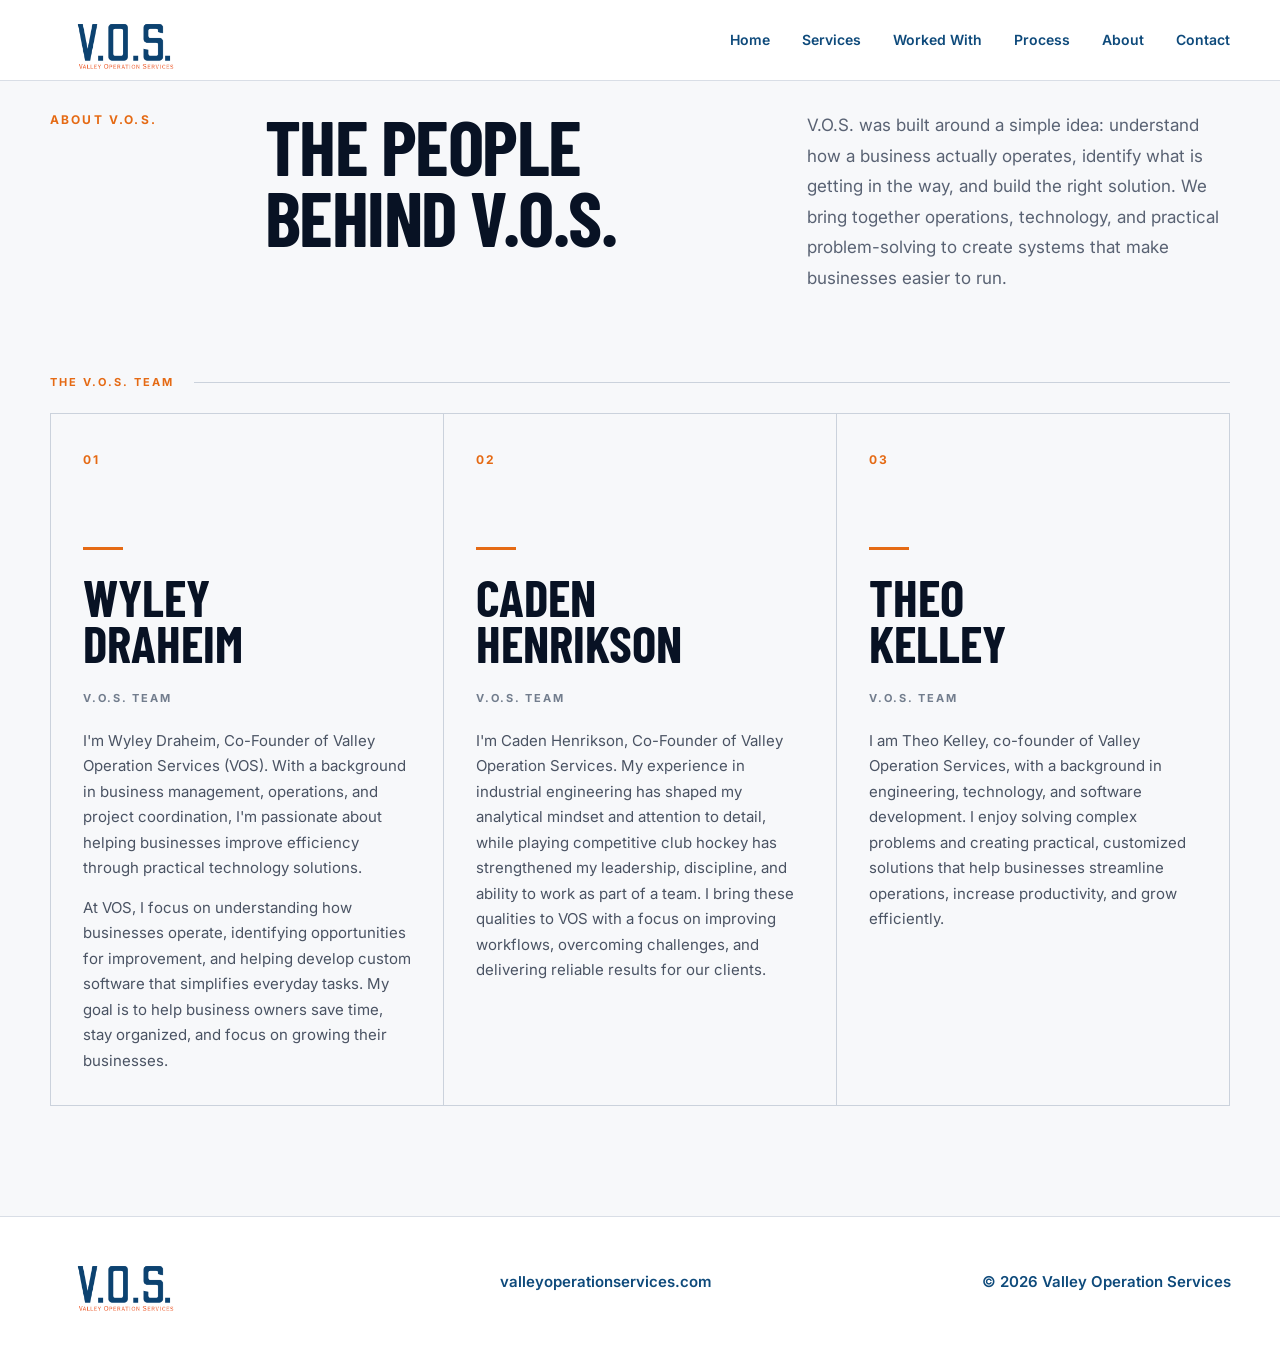
==== about/index.html @ 07da0e87 "Add team bios to About page Co-Authored-By: Claude Opus 5.5 <noreply@anthropic.com>" ====
<!DOCTYPE html>
<html lang="en">
<head>
  <meta charset="UTF-8" />
  <meta name="viewport" content="width=device-width, initial-scale=1.0" />
  <meta
    name="description"
    content="Meet the V.O.S. team and the approach behind Valley Operation Services."
  />

  <title>About | V.O.S.</title>

  <link rel="preconnect" href="https://fonts.googleapis.com">
  <link rel="preconnect" href="https://fonts.gstatic.com" crossorigin>

  <link
    href="https://fonts.googleapis.com/css2?family=Barlow+Condensed:wght@600;700&family=Inter:wght@400;500;600;700&display=swap"
    rel="stylesheet"
  >

  <link rel="stylesheet" href="/styles.css?v=10" />

  <!-- Google tag (gtag.js) - Google Ads -->
  <script async src="https://www.googletagmanager.com/gtag/js?id=AW-18516647561"></script>
  <script>
    window.dataLayer = window.dataLayer || [];
    function gtag(){dataLayer.push(arguments);}
    gtag('js', new Date());
    gtag('config', 'AW-18516647561');
  </script>
</head>

<body>

<header class="site-header">
    <div class="container nav-wrap">

      <a class="brand" href="/" aria-label="V.O.S. home">
        <img
          src="/vos-logo.png"
          alt="Valley Operation Services"
          class="brand-logo"
        >
      </a>

      <button
        class="menu-toggle"
        aria-label="Open navigation"
        aria-expanded="false"
      >
        <span></span>
        <span></span>
        <span></span>
      </button>

      <nav class="site-nav">
        <a href="/">Home</a>
        <a href="/services/">Services</a>
        <a href="/worked-with/">Worked With</a>
        <a href="/process/">Process</a>
        <a href="/about/">About</a>
        <a href="/contact/" class="nav-cta">Contact</a>
      </nav>

    </div>
  </header>

  <main id="top">

<!-- ABOUT -->
    <section id="about" class="about section">

      <div class="container">

        <div class="about-intro">

          <p class="section-kicker">
            ABOUT V.O.S.
          </p>

          <h2>
            The people<br>
            behind V.O.S.
          </h2>

          <p class="about-copy">
            V.O.S. was built around a simple idea: understand how a business actually
            operates, identify what is getting in the way, and build the right solution.
            We bring together operations, technology, and practical problem-solving
            to create systems that make businesses easier to run.
          </p>

        </div>


        <div class="team-label">
          <span>
            THE V.O.S. TEAM
          </span>

          <div></div>
        </div>


        <div class="team-grid">

          <div class="team-card">

            <span class="team-number">
              01
            </span>

            <div class="team-line"></div>

            <h3>
              Wyley<br>
              Draheim
            </h3>

            <p>
              V.O.S. TEAM
            </p>

            <div class="team-bio">
              <p>I'm Wyley Draheim, Co-Founder of Valley Operation Services (VOS). With a background in business management, operations, and project coordination, I'm passionate about helping businesses improve efficiency through practical technology solutions.</p>
              <p>At VOS, I focus on understanding how businesses operate, identifying opportunities for improvement, and helping develop custom software that simplifies everyday tasks. My goal is to help business owners save time, stay organized, and focus on growing their businesses.</p>
            </div>

          </div>


          <div class="team-card">

            <span class="team-number">
              02
            </span>

            <div class="team-line"></div>

            <h3>
              Caden<br>
              Henrikson
            </h3>

            <p>
              V.O.S. TEAM
            </p>

            <div class="team-bio">
              <p>I'm Caden Henrikson, Co-Founder of Valley Operation Services. My experience in industrial engineering has shaped my analytical mindset and attention to detail, while playing competitive club hockey has strengthened my leadership, discipline, and ability to work as part of a team. I bring these qualities to VOS with a focus on improving workflows, overcoming challenges, and delivering reliable results for our clients.</p>
            </div>

          </div>


          <div class="team-card">

            <span class="team-number">
              03
            </span>

            <div class="team-line"></div>

            <h3>
              Theo<br>
              Kelley
            </h3>

            <p>
              V.O.S. TEAM
            </p>

            <div class="team-bio">
              <p>I am Theo Kelley, co-founder of Valley Operation Services, with a background in engineering, technology, and software development. I enjoy solving complex problems and creating practical, customized solutions that help businesses streamline operations, increase productivity, and grow efficiently.</p>
            </div>

          </div>

        </div>

      </div>
    </section>


  </main>


<!-- FOOTER -->
  <footer>

    <div class="container footer-grid">

      <div class="brand footer-brand">
        <img
          src="/vos-logo.png"
          alt="Valley Operation Services"
          class="footer-logo"
        >
      </div>

      <p>
        <a
          href="https://valleyoperationservices.com"
          class="footer-domain"
        >
          valleyoperationservices.com
        </a>
      </p>

      <p>
        © <span id="year"></span> Valley Operation Services
      </p>

    </div>

  </footer>

  <script src="/script.js?v=7"></script>

</body>
</html>
---- styles.css ----
:root {
  --navy: #081224;
  --surface: #0f1b2d;
  --surface-2: #162338;
  --steel: #2b3a52;
  --orange: #e56a14;
  --orange-hover: #f07a24;
  --dark-orange: #c9550c;
  --white: #f7f8fa;
  --muted: #a9b3c2;
  --text-dark: #111827;
  --max: 1180px;
}

* {
  box-sizing: border-box;
  margin: 0;
  padding: 0;
}

html { scroll-behavior: smooth; }

body {
  font-family: "Inter", Arial, sans-serif;
  background: var(--navy);
  color: var(--white);
  line-height: 1.6;
}

a { color: inherit; text-decoration: none; }

.container {
  width: min(var(--max), calc(100% - 48px));
  margin: 0 auto;
}

.site-header {
  position: fixed;
  inset: 0 0 auto 0;
  z-index: 50;
  background: rgba(8,18,36,.88);
  backdrop-filter: blur(14px);
  border-bottom: 1px solid rgba(255,255,255,.08);
}

.nav-wrap {
    height: 80px;
    display: flex;
    align-items: center;
    justify-content: space-between;
}

.brand {
  display: inline-flex;
  align-items: center;
  gap: 14px;
}

.brand-logo {
  width: 190px;
  height: auto;
  display: block;
}
.brand-mark {
  font-family: "Barlow Condensed", sans-serif;
  font-size: 30px;
  font-weight: 700;
  letter-spacing: .03em;
  color: var(--white);
  line-height: 1;
}

.brand-mark::after {
  content: "";
  display: block;
  width: 26px;
  height: 3px;
  margin-top: 5px;
  background: var(--orange);
}

.brand-name {
  color: var(--muted);
  font-size: 11px;
  font-weight: 700;
  letter-spacing: .16em;
}

.site-nav {
  display: flex;
  align-items: center;
  gap: 32px;
  margin-left: auto;
}

.site-nav a {
  font-size: 14px;
  font-weight: 600;
  color: #dfe5ee;
}

.site-nav a:hover { color: #fff; }

.nav-cta {
  border: 1px solid var(--orange);
  padding: 11px 16px;
}

.menu-toggle {
  display: none;
  background: none;
  border: 0;
  cursor: pointer;
}

.menu-toggle span {
  display: block;
  width: 24px;
  height: 2px;
  background: #0e4a7b;
  margin: 5px 0;
}

.hero {
  min-height: 760px;
  position: relative;
  display: flex;
  align-items: center;
  overflow: hidden;
  border-bottom: 1px solid var(--steel);
  padding-top: 80px;
  background:
    radial-gradient(circle at 82% 34%, rgba(229,106,20,.16), transparent 28%),
    linear-gradient(115deg, #081224 0%, #0b1729 58%, #101e31 100%);
}

.hero-grid {
  position: absolute;
  inset: 0;
  opacity: .14;
  background-image:
    linear-gradient(rgba(255,255,255,.08) 1px, transparent 1px),
    linear-gradient(90deg, rgba(255,255,255,.08) 1px, transparent 1px);
  background-size: 60px 60px;
  mask-image: linear-gradient(to right, black 0%, black 70%, transparent 100%);
}

.hero::after {
  content: "";
  position: absolute;
  width: 360px;
  height: 760px;
  right: 7%;
  top: 20px;
  border-left: 1px solid rgba(229,106,20,.45);
  border-right: 1px solid rgba(229,106,20,.18);
  transform: skewX(-19deg);
  opacity: .55;
}

.hero-content {
  position: relative;
  z-index: 2;
  padding-top: 50px;
}

.eyebrow, .section-kicker {
  color: var(--orange);
  font-weight: 700;
  font-size: 12px;
  letter-spacing: .18em;
}

.eyebrow {
  display: flex;
  align-items: center;
  gap: 11px;
  margin-bottom: 24px;
}

.eyebrow span {
  width: 34px;
  height: 2px;
  background: var(--orange);
}

.hero h1,
h2,
h3 {
  font-family: "Barlow Condensed", Arial, sans-serif;
  line-height: .98;
}

.hero h1 {
  max-width: 900px;
  font-size: clamp(64px, 8vw, 112px);
  letter-spacing: -.025em;
  text-transform: uppercase;
}

.hero h1 em {
  color: var(--orange);
  font-style: normal;
}

.hero-copy {
  max-width: 670px;
  margin-top: 28px;
  color: #c9d2de;
  font-size: 19px;
}

.hero-actions {
  display: flex;
  gap: 14px;
  margin-top: 36px;
  flex-wrap: wrap;
}

.btn {
  display: inline-flex;
  align-items: center;
  justify-content: center;
  gap: 18px;
  min-height: 52px;
  padding: 0 22px;
  font-size: 14px;
  font-weight: 700;
  transition: .2s ease;
}

.btn-primary {
  background: var(--orange);
  border: 1px solid var(--orange);
  color: #fff;
}

.btn-primary:hover {
  background: var(--orange-hover);
  border-color: var(--orange-hover);
  transform: translateY(-2px);
}

.btn-secondary {
  border: 1px solid var(--steel);
  color: #fff;
  background: rgba(255,255,255,.025);
}

.btn-secondary:hover {
  border-color: #69778c;
  background: rgba(255,255,255,.05);
}

.hero-proof {
  display: flex;
  gap: 0;
  margin-top: 72px;
  max-width: 700px;
  border-top: 1px solid var(--steel);
  border-bottom: 1px solid var(--steel);
}

.hero-proof div {
  flex: 1;
  padding: 18px 24px 18px 0;
  border-right: 1px solid var(--steel);
  margin-right: 24px;
}

.hero-proof div:last-child {
  border-right: 0;
  margin-right: 0;
}

.hero-proof strong {
  display: block;
  color: #fff;
  font-size: 12px;
  letter-spacing: .14em;
}

.hero-proof span {
  display: block;
  color: var(--muted);
  font-size: 12px;
  margin-top: 4px;
}

.hero-side-label {
  position: absolute;
  right: 24px;
  bottom: 26px;
  color: #627187;
  font-size: 11px;
  letter-spacing: .18em;
  z-index: 2;
}

.section { padding: 110px 0; }

.statement {
  padding: 95px 0;
  background: var(--white);
  color: var(--text-dark);
}

.statement-grid {
  display: grid;
  grid-template-columns: 160px 1.3fr .8fr;
  gap: 50px;
  align-items: start;
}

.statement h2,
.section-heading h2,
.industries h2,
.contact h2 {
  font-size: clamp(48px, 5vw, 72px);
  text-transform: uppercase;
  letter-spacing: -.02em;
}

.statement h2 span { color: var(--orange); }

.statement-copy {
  color: #596273;
  padding-top: 8px;
}

.services {
  background: var(--surface);
}

.section-heading {
  display: flex;
  justify-content: space-between;
  gap: 40px;
  align-items: end;
  margin-bottom: 48px;
}

.section-heading > p {
  max-width: 480px;
  color: var(--muted);
}

.section-heading h2 { margin-top: 10px; }

.service-grid {
  display: grid;
  grid-template-columns: repeat(3, 1fr);
  border-top: 1px solid var(--steel);
  border-left: 1px solid var(--steel);
}

.service-card {
  min-height: 360px;
  padding: 30px;
  position: relative;
  background: rgba(255,255,255,.012);
  border-right: 1px solid var(--steel);
  border-bottom: 1px solid var(--steel);
  transition: .25s ease;
}

.service-card:hover {
  background: var(--surface-2);
  transform: translateY(-3px);
}

.service-number {
  position: absolute;
  top: 22px;
  right: 24px;
  color: #657287;
  font-size: 11px;
  letter-spacing: .14em;
}

.service-icon {
  color: var(--orange);
  font-size: 32px;
  height: 70px;
}

.service-card h3 {
  font-size: 34px;
  text-transform: uppercase;
  margin-bottom: 18px;
}

.service-card p {
  color: var(--muted);
  font-size: 14px;
}

.service-link,
.text-cta {
  display: inline-block;
  margin-top: 32px;
  color: #fff;
  font-weight: 700;
  font-size: 13px;
}

.service-card-accent {
  background: var(--orange);
  color: #fff;
}

.service-card-accent:hover { background: var(--dark-orange); }

.service-card-accent .service-number,
.service-card-accent p { color: rgba(255,255,255,.8); }

.accent-small {
  letter-spacing: .14em;
  font-size: 10px !important;
  font-weight: 700;
  margin-bottom: 20px;
}

.process {
  background: var(--navy);
  border-top: 1px solid var(--steel);
}

.process-heading { margin-bottom: 56px; }

.process-list {
  border-top: 1px solid var(--steel);
}

.process-step {
  display: grid;
  grid-template-columns: 90px .6fr 1fr;
  align-items: center;
  gap: 30px;
  padding: 30px 0;
  border-bottom: 1px solid var(--steel);
}

.process-step > span {
  color: var(--orange);
  font-weight: 700;
  letter-spacing: .12em;
}

.process-step h3 {
  font-size: 36px;
  text-transform: uppercase;
}

.process-step p {
  color: var(--muted);
  max-width: 620px;
}

.industries {
  background: var(--white);
  color: var(--text-dark);
}

.industries-grid {
  display: grid;
  grid-template-columns: 1fr 1fr;
  gap: 80px;
  align-items: center;
}

.industries h2 { margin: 12px 0 24px; }

.industries p:not(.section-kicker) {
  color: #596273;
  max-width: 590px;
}

.industry-tags {
  display: flex;
  flex-wrap: wrap;
  gap: 10px;
}

.industry-tags span {
  border: 1px solid #cbd2dc;
  padding: 12px 14px;
  font-size: 11px;
  letter-spacing: .12em;
  font-weight: 700;
}

.contact {
  background: var(--surface);
}

.contact-panel {
  padding: 58px;
  border: 1px solid var(--steel);
  background:
    linear-gradient(110deg, rgba(255,255,255,.025), rgba(255,255,255,0)),
    var(--navy);
  display: flex;
  align-items: center;
  justify-content: space-between;
  gap: 50px;
}

.contact h2 {
  max-width: 760px;
  margin: 10px 0 18px;
}

.contact p:not(.section-kicker) {
  max-width: 720px;
  color: var(--muted);
}

.btn-large { min-width: 180px; }

footer {
  position: relative;
  padding: 34px 0;
  border-top: 1px solid var(--steel);
  background: #050c18;
}

.footer-grid {
  width: 100%;
  max-width: none;
  margin: 0;
  padding: 0 24px;

  display: grid;
  grid-template-columns: 1fr auto 1fr;
  align-items: center;
  gap: 0;
}

.footer-grid > :nth-child(1) {
  justify-self: start;
}

.footer-grid > :nth-child(2) {
  justify-self: center;
  text-align: center;
}

.footer-grid > :nth-child(3) {
  justify-self: end;
  text-align: right;
}

.footer-grid > p {
  color: #718096;
  font-size: 11px;
  text-align: center;
}

.footer-grid > p:last-child { text-align: right; }

.footer-brand .brand-mark { font-size: 23px; }
.footer-brand .brand-name { font-size: 9px; }

@media (max-width: 900px) {
  .site-nav {
    display: none;
    position: absolute;
    top: 80px;
    left: 0;
    right: 0;
    padding: 24px;
    background: var(--navy);
    border-bottom: 1px solid var(--steel);
    flex-direction: column;
    align-items: stretch;
  }

  .site-nav.open { display: flex; }
  .menu-toggle { display: block; }
  .brand-name { display: none; }

  .hero { min-height: 720px; }
  .hero::after { right: -180px; }
  .hero-proof { max-width: none; }

  .statement-grid {
    grid-template-columns: 1fr;
    gap: 20px;
  }

  .service-grid { grid-template-columns: repeat(2, 1fr); }
  .industries-grid { grid-template-columns: 1fr; gap: 45px; }

  .contact-panel {
    flex-direction: column;
    align-items: flex-start;
  }

  .footer-grid {
    grid-template-columns: 1fr;
    justify-items: stretch;
  }
  .footer-grid > p:last-child { text-align: center; }
}

@media (max-width: 620px) {
  .container { width: min(var(--max), calc(100% - 32px)); }
  .nav-wrap { height: 70px; }
  .site-nav { top: 70px; }

  .hero {
    min-height: 760px;
    padding-top: 70px;
  }

  .hero h1 { font-size: 58px; }
  .hero-copy { font-size: 16px; }

  .hero-actions {
    flex-direction: column;
    align-items: stretch;
  }

  .hero-proof {
    display: grid;
    grid-template-columns: 1fr;
    margin-top: 45px;
  }

  .hero-proof div {
    border-right: 0;
    border-bottom: 1px solid var(--steel);
    margin: 0;
    padding: 14px 0;
  }

  .hero-proof div:last-child { border-bottom: 0; }

  .section { padding: 78px 0; }
  .statement { padding: 70px 0; }

  .section-heading {
    display: block;
  }

  .section-heading > p { margin-top: 20px; }

  .service-grid { grid-template-columns: 1fr; }
  .service-card { min-height: 320px; }

  .process-step {
    grid-template-columns: 50px 1fr;
    gap: 14px;
  }

  .process-step p {
    grid-column: 2;
  }

  .contact-panel { padding: 32px 24px; }
  .btn-large { width: 100%; }
}
/* =========================
   ABOUT V.O.S / TEAM
========================= */

.about {
  background: var(--white);
  color: var(--navy);
}

.about-intro {
  display: grid;
  grid-template-columns: 160px 1.15fr 1fr;
  gap: 55px;
  align-items: start;
  margin-bottom: 80px;
}

.about-intro h2 {
  font-family: "Barlow Condensed", sans-serif;
  font-size: clamp(58px, 6vw, 88px);
  line-height: 0.92;
  text-transform: uppercase;
  letter-spacing: -0.02em;
}

.about-copy {
  color: #596273;
  font-size: 17px;
  line-height: 1.8;
  max-width: 540px;
}

.team-label {
  display: flex;
  align-items: center;
  gap: 20px;
  margin-bottom: 22px;
}

.team-label span {
  color: var(--orange);
  font-size: 11px;
  font-weight: 700;
  letter-spacing: 0.18em;
}

.team-label div {
  flex: 1;
  height: 1px;
  background: #cbd2dc;
}

.team-grid {
  display: grid;
  grid-template-columns: repeat(3, 1fr);
  border-top: 1px solid #cbd2dc;
  border-left: 1px solid #cbd2dc;
}

.team-card {
  min-height: 350px;
  padding: 32px;
  border-right: 1px solid #cbd2dc;
  border-bottom: 1px solid #cbd2dc;
  transition: 0.25s ease;
}

.team-number {
  color: var(--orange);
  font-size: 12px;
  font-weight: 700;
  letter-spacing: 0.15em;
}

.team-line {
  width: 40px;
  height: 3px;
  background: var(--orange);
  margin: 75px 0 24px;
}

.team-card h3 {
  font-family: "Barlow Condensed", sans-serif;
  font-size: clamp(48px, 4vw, 64px);
  line-height: 0.9;
  text-transform: uppercase;
}

.team-card p {
  margin-top: 24px;
  color: #727d8d;
  font-size: 11px;
  font-weight: 700;
  letter-spacing: 0.16em;
}

.team-card:hover {
  background: var(--navy);
  color: white;
  transform: translateY(-4px);
}

.team-card:hover p {
  color: #aeb8c6;
}

@media (max-width: 900px) {
  .about-intro {
    grid-template-columns: 1fr;
    gap: 20px;
  }

  .team-grid {
    grid-template-columns: 1fr;
  }

  .team-card {
    min-height: 260px;
  }

  .team-line {
    margin-top: 45px;
  }
}

.footer-logo {
  width: 150px;
  height: auto;
  display: block;
}

/* HEADER V.O.S. LOGO */

.site-header .brand {
    position: absolute;
    left: 24px;
    top: 50%;
    transform: translateY(-50%);

    width: 175px;
    height: 62px;
    background: transparent;
    border-radius: 0;
    overflow: hidden;

    display: flex;
    align-items: center;
    justify-content: center;
    padding: 0;
}

.site-header .brand-logo {
  width: 235px;
  max-width: none;
  height: auto;
  display: block;
  transform: scale(1.25);
}

/* WHITE HEADER / NAVIGATION */

.site-header {
  background: #ffffff;
  border-bottom: 1px solid #d9dee6;
}

/* Remove the separate box around the logo */
.site-header .brand {
  background: transparent;
  border-radius: 0;
}

/* Navigation words */
.site-nav a {
  color: #0e4a7b;
}

.site-nav a:hover {
  color: #e56a14;
}

/* Connect button */
.site-nav .nav-cta {
  color: #0e4a7b;
  border-color: #e56a14;
}

.site-nav .nav-cta:hover {
  background: #e56a14;
  color: #ffffff;
}

/* WHITE FOOTER */

footer {
  background: #ffffff;
  border-top: 1px solid #d9dee6;
}

.footer-grid > p {
  color: #0e4a7b;
  font-size: 15px;
  font-weight: 600;
}

.footer-grid > p:last-child {
  color: #0e4a7b;
  font-size: 15px;
}

.footer-brand {
  position: static;

  width: 175px;
  height: 62px;
  overflow: hidden;

  display: flex;
  align-items: center;
  justify-content: center;

  margin: 0;
}

.footer-logo {
  width: 235px;
  max-width: none;
  height: auto;
  display: block;
  transform: scale(1.25);
}

/* MOBILE MENU COLOR FIX */
@media (max-width: 900px) {

  .menu-toggle span {
    background: #0e4a7b !important;
  }

  .site-nav a {
    color: #ffffff;
  }

  .site-nav a:hover {
    color: #e56a14;
  }

  .site-nav .nav-cta {
    color: #ffffff;
    border-color: #e56a14;
  }
}

/* PERFECTLY CENTER MOBILE FOOTER */
@media (max-width: 620px) {
  footer .footer-grid {
    display: flex;
    flex-direction: column;
    align-items: center;
    justify-content: center;
    width: 100%;
    text-align: center;
  }

  footer .footer-brand {
    margin: 0 auto;
  }

  footer .footer-grid p {
    width: auto;
    margin-left: auto;
    margin-right: auto;
    text-align: center !important;
  }

  footer .footer-domain {
    display: inline-block;
    text-align: center;
  }
}

@media (min-width: 901px) {
  .footer-domain {
    display: inline-block;
    transform: translateX(-35px);
  }

  .footer-grid > p:last-child {
    transform: translateX(-25px);
  }
}
/* =========================
   SCROLL-TRIGGERED REVEALS
========================= */

.reveal {
  opacity: 0;
  transform: translateY(28px);
  transition: opacity .7s ease, transform .7s ease;
}

.reveal.in-view {
  opacity: 1;
  transform: translateY(0);
}

.service-grid .reveal:nth-child(2) { transition-delay: .08s; }
.service-grid .reveal:nth-child(3) { transition-delay: .16s; }
.service-grid .reveal:nth-child(4) { transition-delay: .24s; }
.service-grid .reveal:nth-child(5) { transition-delay: .32s; }
.service-grid .reveal:nth-child(6) { transition-delay: .4s; }

.process-list .reveal:nth-child(2) { transition-delay: .08s; }
.process-list .reveal:nth-child(3) { transition-delay: .16s; }
.process-list .reveal:nth-child(4) { transition-delay: .24s; }

.team-grid .reveal:nth-child(2) { transition-delay: .08s; }
.team-grid .reveal:nth-child(3) { transition-delay: .16s; }

.industry-tags .reveal:nth-child(2) { transition-delay: .08s; }
.industry-tags .reveal:nth-child(3) { transition-delay: .16s; }

.hero-proof .reveal:nth-child(2) { transition-delay: .08s; }
.hero-proof .reveal:nth-child(3) { transition-delay: .16s; }

/* =========================
   HERO MOTION
========================= */

.hero-grid {
  animation: gridDrift 18s linear infinite;
}

@keyframes gridDrift {
  from { background-position: 0 0, 0 0; }
  to   { background-position: 60px 60px, 60px 60px; }
}

.hero::after {
  animation: accentPulse 6s ease-in-out infinite;
}

@keyframes accentPulse {
  0%, 100% { opacity: .4; }
  50%      { opacity: .7; }
}

.hero-content {
  will-change: transform, opacity;
}

/* =========================
   MICRO-INTERACTIONS
========================= */

.btn span,
.service-link,
.text-cta {
  transition: transform .25s ease;
}

.btn:hover span { transform: translateX(4px); }
.service-card:hover .service-link { transform: translateX(4px); }
.text-cta:hover { transform: translateX(4px); }

.service-card {
  transition: transform .3s ease, background .3s ease, box-shadow .3s ease;
}

.service-card:hover {
  transform: translateY(-6px);
  box-shadow: 0 18px 40px rgba(0,0,0,.35);
}

.process-step {
  transition: background .25s ease, padding-left .25s ease;
}

.process-step:hover {
  background: rgba(255,255,255,.03);
  padding-left: 12px;
}

.industry-tags span {
  transition: transform .25s ease, border-color .25s ease, color .25s ease;
}

.industry-tags span:hover {
  border-color: var(--orange);
  color: var(--orange);
  transform: translateY(-3px);
}

/* Respect reduced-motion preference */
@media (prefers-reduced-motion: reduce) {
  .reveal {
    opacity: 1;
    transform: none;
    transition: none;
  }
  .hero-grid,
  .hero::after {
    animation: none;
  }
  .hero-content {
    transform: none !important;
  }
}

/* =========================
   STICKY FOOTER (keeps footer
   pinned to the bottom on
   short pages, no color gap)
========================= */

html {
  height: 100%;
}

body {
  display: flex;
  flex-direction: column;
  min-height: 100vh;
}

main {
  display: flex;
  flex-direction: column;
  flex: 1 0 auto;
}

main > section:last-child {
  flex: 1 0 auto;
}

footer {
  flex-shrink: 0;
}

/* =========================
   CLICKABLE SERVICE CARDS
========================= */

a.service-card {
  display: block;
  color: inherit;
  cursor: pointer;
}

a.service-card:focus-visible {
  outline: 2px solid var(--orange);
  outline-offset: -2px;
}

a.service-card:hover h3 { color: #fff; }
a.service-card-accent:hover .text-cta { transform: translateX(4px); }

/* =========================
   SERVICE DETAIL PAGES
========================= */

.svc-hero {
  position: relative;
  padding: 170px 0 90px;
  border-bottom: 1px solid var(--steel);
  background:
    radial-gradient(circle at 82% 30%, rgba(229,106,20,.14), transparent 30%),
    linear-gradient(115deg, #081224 0%, #0b1729 58%, #101e31 100%);
}

.svc-back {
  display: inline-block;
  margin-bottom: 28px;
  color: var(--muted);
  font-size: 13px;
  font-weight: 600;
  transition: .2s ease;
}

.svc-back:hover { color: #fff; transform: translateX(-3px); }

.svc-hero h1 {
  font-family: "Barlow Condensed", Arial, sans-serif;
  max-width: 900px;
  margin-top: 14px;
  font-size: clamp(52px, 7vw, 96px);
  line-height: .95;
  letter-spacing: -.02em;
  text-transform: uppercase;
}

.svc-lead {
  max-width: 680px;
  margin-top: 26px;
  color: #c9d2de;
  font-size: 19px;
}

.svc-overview { background: var(--navy); }

.svc-overview-grid {
  display: grid;
  grid-template-columns: 1.3fr .9fr;
  gap: 70px;
  align-items: start;
}

.svc-intro {
  margin-top: 18px;
  font-size: 22px;
  line-height: 1.55;
  color: #dfe5ee;
}

.svc-signs {
  padding: 34px;
  border: 1px solid var(--steel);
  border-top: 3px solid var(--orange);
  background: var(--surface);
}

.svc-signs ul {
  list-style: none;
  margin-top: 18px;
}

.svc-signs li {
  position: relative;
  padding: 12px 0 12px 26px;
  color: var(--muted);
  font-size: 15px;
  border-bottom: 1px solid var(--steel);
}

.svc-signs li:last-child { border-bottom: 0; }

.svc-signs li::before {
  content: "";
  position: absolute;
  left: 0;
  top: 21px;
  width: 12px;
  height: 2px;
  background: var(--orange);
}

.svc-include-grid {
  display: grid;
  grid-template-columns: repeat(2, 1fr);
  border-top: 1px solid var(--steel);
  border-left: 1px solid var(--steel);
}

.svc-include {
  padding: 34px;
  border-right: 1px solid var(--steel);
  border-bottom: 1px solid var(--steel);
  transition: .25s ease;
}

.svc-include:hover { background: var(--surface-2); }

.svc-include span {
  color: var(--orange);
  font-size: 12px;
  font-weight: 700;
  letter-spacing: .14em;
}

.svc-include h3 {
  margin: 14px 0 12px;
  font-size: 30px;
  text-transform: uppercase;
}

.svc-include p {
  color: var(--muted);
  font-size: 15px;
}

/* Schedule */

.schedule-panel {
  display: grid;
  grid-template-columns: .9fr 1.1fr;
  gap: 60px;
  padding: 58px;
  border: 1px solid var(--steel);
  background:
    linear-gradient(110deg, rgba(255,255,255,.025), rgba(255,255,255,0)),
    var(--navy);
}

.schedule-copy h2 { margin: 10px 0 18px; }
.schedule-copy .booking-link { margin-top: 28px; }
.schedule-copy .booking-link[hidden] { display: none; }

.schedule-form {
  display: grid;
  gap: 18px;
}

.form-row {
  display: grid;
  grid-template-columns: 1fr 1fr;
  gap: 18px;
}

.schedule-form label {
  display: grid;
  gap: 8px;
  color: #c9d2de;
  font-size: 12px;
  font-weight: 700;
  letter-spacing: .08em;
  text-transform: uppercase;
}

.schedule-form input,
.schedule-form select,
.schedule-form textarea {
  width: 100%;
  padding: 13px 14px;
  border: 1px solid var(--steel);
  border-radius: 0;
  background: var(--surface);
  color: var(--white);
  font: 400 15px/1.4 "Inter", Arial, sans-serif;
  letter-spacing: 0;
  text-transform: none;
  color-scheme: dark;
  transition: border-color .2s ease;
}

.schedule-form textarea { resize: vertical; }

.schedule-form input:focus,
.schedule-form select:focus,
.schedule-form textarea:focus {
  outline: none;
  border-color: var(--orange);
}

.schedule-form button {
  justify-self: start;
  cursor: pointer;
  font-family: inherit;
}

.form-note {
  color: #657287 !important;
  font-size: 12px;
}

/* Other services */

.svc-more { background: var(--navy); border-top: 1px solid var(--steel); }

.svc-more-list {
  margin-top: 24px;
  border-top: 1px solid var(--steel);
}

.svc-more-link {
  display: flex;
  align-items: center;
  gap: 28px;
  padding: 22px 0;
  border-bottom: 1px solid var(--steel);
  font-family: "Barlow Condensed", Arial, sans-serif;
  font-size: 28px;
  font-weight: 700;
  text-transform: uppercase;
  transition: .2s ease;
}

.svc-more-link span {
  color: var(--orange);
  font-family: "Inter", Arial, sans-serif;
  font-size: 12px;
  letter-spacing: .14em;
}

.svc-more-link em {
  margin-left: auto;
  font-style: normal;
  color: var(--muted);
  transition: .2s ease;
}

.svc-more-link:hover { padding-left: 10px; color: #fff; }
.svc-more-link:hover em { color: var(--orange); transform: translateX(4px); }

@media (max-width: 900px) {
  .svc-overview-grid,
  .schedule-panel { grid-template-columns: 1fr; gap: 40px; }
  .svc-include-grid { grid-template-columns: 1fr; }
}

@media (max-width: 620px) {
  .svc-hero { padding: 130px 0 70px; }
  .svc-lead { font-size: 17px; }
  .svc-intro { font-size: 18px; }
  .schedule-panel { padding: 28px 20px; }
  .form-row { grid-template-columns: 1fr; }
  .schedule-form button { justify-self: stretch; }
  .svc-more-link { font-size: 22px; gap: 16px; }
}
.svc-include-grid .reveal:nth-child(2) { transition-delay: .08s; }
.svc-include-grid .reveal:nth-child(3) { transition-delay: .16s; }
.svc-include-grid .reveal:nth-child(4) { transition-delay: .24s; }

.form-honey { position: absolute; left: -9999px; width: 1px; height: 1px; opacity: 0; }
.schedule-form button:disabled { opacity: .6; cursor: wait; transform: none; }
.form-status { min-height: 1.4em; font-size: 14px; font-weight: 600; }
.form-status.is-success { color: #5fd38a; }
.form-status.is-error { color: #ff8a65; }

/* MOBILE MENU BUTTON FIX: logo box was sitting on top of the
   hamburger and swallowing taps */
@media (max-width: 900px) {
  .menu-toggle {
    position: relative;
    z-index: 5;
    padding: 10px;
    margin-left: -10px;
    -webkit-tap-highlight-color: transparent;
  }

  .menu-toggle span { transition: transform .25s ease, opacity .2s ease; }
  .menu-toggle[aria-expanded="true"] span:nth-child(1) { transform: translateY(7px) rotate(45deg); }
  .menu-toggle[aria-expanded="true"] span:nth-child(2) { opacity: 0; }
  .menu-toggle[aria-expanded="true"] span:nth-child(3) { transform: translateY(-7px) rotate(-45deg); }
}

/* MOBILE MENU: Contact looks the same as the other links */
@media (max-width: 900px) {
  .site-nav .nav-cta {
    margin: 0;
    padding: 0;
    text-align: left;
    background: none;
    border: 0;
    color: #ffffff !important;
  }

  .site-nav .nav-cta:hover,
  .site-nav .nav-cta:active {
    background: none;
    color: var(--orange) !important;
  }
}

/* =========================
   WORKED WITH PAGE
========================= */

.ww-page { padding-top: 170px; }

.ww-heading {
  display: flex;
  justify-content: space-between;
  align-items: end;
  gap: 60px;
  margin-bottom: 56px;
}

.ww-heading h2 { margin: 12px 0 0 !important; }

.ww-heading > p {
  max-width: 420px !important;
  padding-bottom: 8px;
}

.ww-grid {
  display: grid;
  grid-template-columns: repeat(3, minmax(0, 1fr));
  border-top: 1px solid #cbd2dc;
  border-left: 1px solid #cbd2dc;
}

.ww-card {
  position: relative;
  min-height: 300px;
  padding: 34px;
  display: flex;
  flex-direction: column;
  justify-content: flex-end;
  background: #fff;
  border-right: 1px solid #cbd2dc;
  border-bottom: 1px solid #cbd2dc;
  transition: background .25s ease, transform .25s ease;
}

.ww-card::before {
  content: "";
  position: absolute;
  inset: 0 0 auto 0;
  height: 3px;
  background: var(--orange);
  transform: scaleX(0);
  transform-origin: left;
  transition: transform .3s ease;
}

.ww-card:hover { transform: translateY(-3px); }
.ww-card:hover::before { transform: scaleX(1); }

.ww-num {
  margin-bottom: auto;
  padding-bottom: 40px;
  color: var(--orange);
  font-size: 12px;
  font-weight: 700;
  letter-spacing: .15em;
}

.ww-industry {
  color: #727d8d !important;
  font-size: 11px;
  font-weight: 700;
  letter-spacing: .16em;
  text-transform: uppercase;
}

.ww-card h3 {
  margin-top: 10px;
  font-size: clamp(34px, 3vw, 44px);
  overflow-wrap: anywhere;
  line-height: .95;
  text-transform: uppercase;
  color: var(--text-dark);
}

.ww-line {
  width: 40px;
  height: 3px;
  margin-top: 22px;
  background: var(--orange);
}

.ww-grid .reveal:nth-child(2) { transition-delay: .08s; }
.ww-grid .reveal:nth-child(3) { transition-delay: .16s; }

@media (max-width: 900px) {
  .ww-heading { flex-direction: column; align-items: flex-start; gap: 20px; }
  .ww-grid { grid-template-columns: 1fr; }
  .ww-card { min-height: 220px; }
}

@media (max-width: 620px) {
  .ww-page { padding-top: 130px; }
  .ww-card { padding: 28px 24px; }
}

.ww-more {
  display: inline-block;
  margin-top: 32px;
  color: var(--text-dark);
  font-size: 14px;
  font-weight: 700;
  transition: color .2s ease, transform .2s ease;
}

.ww-more:hover { color: var(--orange); transform: translateX(4px); }

/* DESKTOP NAV: Contact looks the same as the other links */
@media (min-width: 901px) {
  .site-nav .nav-cta {
    padding: 0;
    border: 0;
    background: none;
    color: #0e4a7b;
  }

  .site-nav .nav-cta:hover {
    background: none;
    color: #e56a14;
  }
}

.team-bio {
  margin-top: 20px;
}

.team-card .team-bio p {
  margin-top: 0;
  margin-bottom: 14px;
  color: #4a5363;
  font-size: 15px;
  font-weight: 400;
  letter-spacing: 0;
  line-height: 1.7;
}

.team-card .team-bio p:last-child {
  margin-bottom: 0;
}

.team-card:hover .team-bio p {
  color: #d5dbe4;
}
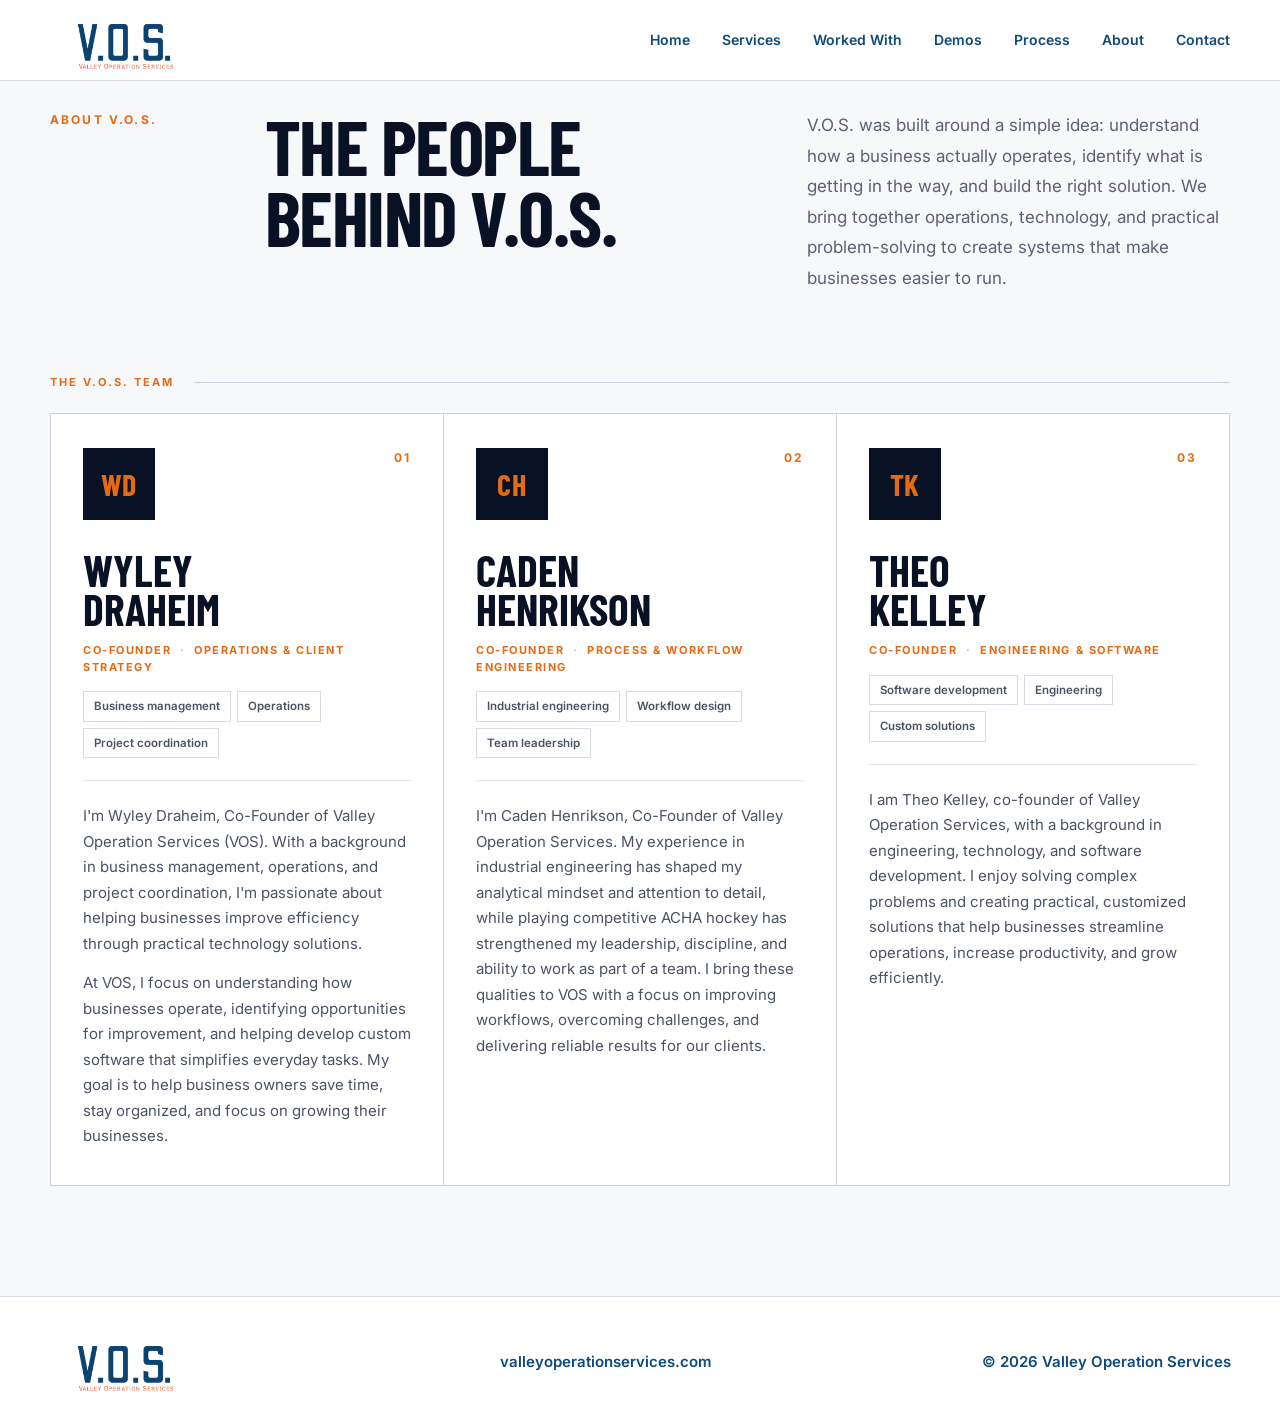
==== commit 40996890: "Redesign team bios and add Demos page - About: monogram, role, and skill tags on each team card; lig" ====
--- a/about/index.html
+++ b/about/index.html
@@ -18,7 +18,7 @@
     rel="stylesheet"
   >
 
-  <link rel="stylesheet" href="/styles.css?v=10" />
+  <link rel="stylesheet" href="/styles.css?v=14" />
 
   <!-- Google tag (gtag.js) - Google Ads -->
   <script async src="https://www.googletagmanager.com/gtag/js?id=AW-18516647561"></script>
@@ -57,6 +57,7 @@
         <a href="/">Home</a>
         <a href="/services/">Services</a>
         <a href="/worked-with/">Worked With</a>
+        <a href="/demos/">Demos</a>
         <a href="/process/">Process</a>
         <a href="/about/">About</a>
         <a href="/contact/" class="nav-cta">Contact</a>
@@ -106,20 +107,19 @@
 
           <div class="team-card">
 
-            <span class="team-number">
-              01
-            </span>
-
-            <div class="team-line"></div>
+            <div class="team-head">
+              <span class="team-avatar" aria-hidden="true">WD</span>
+              <span class="team-number">01</span>
+            </div>
 
             <h3>
               Wyley<br>
               Draheim
             </h3>
 
-            <p>
-              V.O.S. TEAM
-            </p>
+            <p class="team-role">Co-Founder <span>·</span> Operations &amp; Client Strategy</p>
+
+            <ul class="team-tags"><li>Business management</li><li>Operations</li><li>Project coordination</li></ul>
 
             <div class="team-bio">
               <p>I'm Wyley Draheim, Co-Founder of Valley Operation Services (VOS). With a background in business management, operations, and project coordination, I'm passionate about helping businesses improve efficiency through practical technology solutions.</p>
@@ -131,23 +131,22 @@
 
           <div class="team-card">
 
-            <span class="team-number">
-              02
-            </span>
-
-            <div class="team-line"></div>
+            <div class="team-head">
+              <span class="team-avatar" aria-hidden="true">CH</span>
+              <span class="team-number">02</span>
+            </div>
 
             <h3>
               Caden<br>
               Henrikson
             </h3>
 
-            <p>
-              V.O.S. TEAM
-            </p>
+            <p class="team-role">Co-Founder <span>·</span> Process &amp; Workflow Engineering</p>
+
+            <ul class="team-tags"><li>Industrial engineering</li><li>Workflow design</li><li>Team leadership</li></ul>
 
             <div class="team-bio">
-              <p>I'm Caden Henrikson, Co-Founder of Valley Operation Services. My experience in industrial engineering has shaped my analytical mindset and attention to detail, while playing competitive club hockey has strengthened my leadership, discipline, and ability to work as part of a team. I bring these qualities to VOS with a focus on improving workflows, overcoming challenges, and delivering reliable results for our clients.</p>
+              <p>I'm Caden Henrikson, Co-Founder of Valley Operation Services. My experience in industrial engineering has shaped my analytical mindset and attention to detail, while playing competitive ACHA hockey has strengthened my leadership, discipline, and ability to work as part of a team. I bring these qualities to VOS with a focus on improving workflows, overcoming challenges, and delivering reliable results for our clients.</p>
             </div>
 
           </div>
@@ -155,20 +154,19 @@
 
           <div class="team-card">
 
-            <span class="team-number">
-              03
-            </span>
-
-            <div class="team-line"></div>
+            <div class="team-head">
+              <span class="team-avatar" aria-hidden="true">TK</span>
+              <span class="team-number">03</span>
+            </div>
 
             <h3>
               Theo<br>
               Kelley
             </h3>
 
-            <p>
-              V.O.S. TEAM
-            </p>
+            <p class="team-role">Co-Founder <span>·</span> Engineering &amp; Software</p>
+
+            <ul class="team-tags"><li>Software development</li><li>Engineering</li><li>Custom solutions</li></ul>
 
             <div class="team-bio">
               <p>I am Theo Kelley, co-founder of Valley Operation Services, with a background in engineering, technology, and software development. I enjoy solving complex problems and creating practical, customized solutions that help businesses streamline operations, increase productivity, and grow efficiently.</p>
--- a/styles.css
+++ b/styles.css
@@ -518,6 +518,38 @@
 
 .btn-large { min-width: 180px; }
 
+.contact-actions {
+  display: flex;
+  flex-direction: column;
+  align-items: center;
+  gap: 16px;
+  flex-shrink: 0;
+}
+
+.contact-phone {
+  color: white;
+  font-size: 20px;
+  font-weight: 700;
+  letter-spacing: 0.02em;
+  text-decoration: none;
+  white-space: nowrap;
+  transition: color 0.2s ease;
+}
+
+.contact-phone span {
+  display: block;
+  margin-bottom: 2px;
+  color: var(--muted);
+  font-size: 11px;
+  letter-spacing: 0.16em;
+  text-align: center;
+  text-transform: uppercase;
+}
+
+.contact-phone:hover {
+  color: var(--orange);
+}
+
 footer {
   position: relative;
   padding: 34px 0;
@@ -660,6 +692,7 @@
 
   .contact-panel { padding: 32px 24px; }
   .btn-large { width: 100%; }
+  .contact-actions { width: 100%; }
 }
 /* =========================
    ABOUT V.O.S / TEAM
@@ -1563,3 +1596,712 @@
 .team-card:hover .team-bio p {
   color: #d5dbe4;
 }
+
+/* =========================
+   2026-11 VISUAL REFRESH
+========================= */
+
+/* ---- Hero: two-column layout with dashboard visual ---- */
+
+.hero-visual { display: none; }
+
+@media (min-width: 1200px) {
+  .hero .hero-content { padding-right: 440px; }
+  .hero h1 { font-size: clamp(72px, 6.4vw, 100px); }
+
+  .hero-visual {
+    display: block;
+    position: absolute;
+    z-index: 3;
+    top: 50%;
+    right: max(24px, calc((100vw - var(--max)) / 2));
+    width: 400px;
+    transform: translateY(-42%);
+    animation: dashFloat 7s ease-in-out infinite;
+  }
+}
+
+@keyframes dashFloat {
+  0%, 100% { translate: 0 0; }
+  50%      { translate: 0 -10px; }
+}
+
+.dash {
+  background: linear-gradient(160deg, rgba(22,35,56,.96), rgba(12,22,38,.96));
+  border: 1px solid rgba(255,255,255,.1);
+  border-radius: 14px;
+  box-shadow: 0 40px 80px rgba(0,0,0,.45), 0 0 0 1px rgba(229,106,20,.08);
+  padding: 18px;
+  font-family: "Inter", Arial, sans-serif;
+}
+
+.dash-top {
+  display: flex;
+  align-items: center;
+  gap: 12px;
+  padding-bottom: 14px;
+  border-bottom: 1px solid rgba(255,255,255,.07);
+  font-size: 12px;
+  font-weight: 600;
+  color: #dfe5ee;
+}
+
+.dash-dots { display: flex; gap: 5px; }
+.dash-dots i { width: 8px; height: 8px; border-radius: 50%; background: #2b3a52; }
+.dash-dots i:first-child { background: var(--orange); }
+
+.dash-top em {
+  margin-left: auto;
+  font-style: normal;
+  font-size: 10px;
+  letter-spacing: .12em;
+  text-transform: uppercase;
+  color: #5fd38a;
+  display: inline-flex;
+  align-items: center;
+  gap: 6px;
+}
+
+.dash-top em::before {
+  content: "";
+  width: 6px;
+  height: 6px;
+  border-radius: 50%;
+  background: currentColor;
+  box-shadow: 0 0 0 3px rgba(95,211,138,.18);
+}
+
+.dash-kpis {
+  display: grid;
+  grid-template-columns: repeat(3, 1fr);
+  gap: 8px;
+  margin-top: 14px;
+}
+
+.dash-kpis div {
+  padding: 12px;
+  border-radius: 8px;
+  background: rgba(255,255,255,.035);
+  border: 1px solid rgba(255,255,255,.05);
+}
+
+.dash-kpis span,
+.dash-chart-head span {
+  display: block;
+  font-size: 10px;
+  color: var(--muted);
+}
+
+.dash-kpis strong {
+  display: block;
+  margin-top: 4px;
+  font-family: "Barlow Condensed", Arial, sans-serif;
+  font-size: 28px;
+  line-height: 1;
+  color: #fff;
+}
+
+.dash-kpis small {
+  display: block;
+  margin-top: 4px;
+  font-size: 9.5px;
+  color: #7d8aa0;
+}
+
+.dash-chart {
+  margin-top: 8px;
+  padding: 12px;
+  border-radius: 8px;
+  background: rgba(255,255,255,.035);
+  border: 1px solid rgba(255,255,255,.05);
+}
+
+.dash-chart-head { display: flex; justify-content: space-between; }
+.dash-chart-head em { font-style: normal; font-size: 10px; color: #7d8aa0; }
+
+.dash-bars {
+  height: 74px;
+  margin-top: 10px;
+  display: flex;
+  align-items: flex-end;
+  gap: 8px;
+}
+
+.dash-bars i {
+  flex: 1;
+  height: var(--h);
+  border-radius: 4px 4px 0 0;
+  background: linear-gradient(to top, rgba(229,106,20,.25), rgba(229,106,20,.55));
+  transform-origin: bottom;
+  animation: barGrow 1.1s cubic-bezier(.2,.8,.2,1) both;
+}
+
+.dash-bars i:nth-child(2) { animation-delay: .08s; }
+.dash-bars i:nth-child(3) { animation-delay: .16s; }
+.dash-bars i:nth-child(4) { animation-delay: .24s; }
+.dash-bars i:nth-child(5) { animation-delay: .32s; }
+.dash-bars i:nth-child(6) { animation-delay: .4s; }
+.dash-bars i.is-hot { background: linear-gradient(to top, #c9550c, var(--orange-hover)); }
+
+@keyframes barGrow {
+  from { transform: scaleY(0); }
+  to   { transform: scaleY(1); }
+}
+
+.dash-jobs { list-style: none; margin-top: 8px; }
+
+.dash-jobs li {
+  display: grid;
+  grid-template-columns: 1fr auto;
+  grid-template-rows: auto auto;
+  column-gap: 10px;
+  padding: 10px 2px;
+  border-bottom: 1px solid rgba(255,255,255,.06);
+}
+
+.dash-jobs li:last-child { border-bottom: 0; padding-bottom: 2px; }
+.dash-jobs b { font-size: 12.5px; font-weight: 600; color: #fff; }
+.dash-jobs span { grid-row: 2; font-size: 10.5px; color: #7d8aa0; }
+
+.dash-jobs em {
+  grid-row: 1 / 3;
+  grid-column: 2;
+  align-self: center;
+  font-style: normal;
+  font-size: 10px;
+  font-weight: 600;
+  padding: 4px 9px;
+  border-radius: 999px;
+}
+
+.st-progress  { color: #ffb37a; background: rgba(229,106,20,.16); }
+.st-scheduled { color: #9cc3ff; background: rgba(92,146,230,.16); }
+.st-done      { color: #7fe0a3; background: rgba(95,211,138,.14); }
+
+.dash-toast {
+  position: absolute;
+  left: -46px;
+  bottom: -28px;
+  display: flex;
+  align-items: center;
+  gap: 12px;
+  padding: 12px 16px 12px 12px;
+  border-radius: 10px;
+  background: #fff;
+  color: var(--text-dark);
+  box-shadow: 0 20px 40px rgba(0,0,0,.35);
+  animation: toastIn .6s 1.2s cubic-bezier(.2,.8,.2,1) both;
+}
+
+.dash-toast-icon {
+  width: 30px;
+  height: 30px;
+  border-radius: 8px;
+  display: grid;
+  place-items: center;
+  background: var(--orange);
+  color: #fff;
+  font-weight: 700;
+  font-size: 14px;
+}
+
+.dash-toast strong { display: block; font-size: 12.5px; }
+.dash-toast div span { display: block; font-size: 10.5px; color: #6b7585; }
+
+@keyframes toastIn {
+  from { opacity: 0; transform: translateY(12px); }
+  to   { opacity: 1; transform: translateY(0); }
+}
+
+/* ---- Service icons: SVG in a tinted tile ---- */
+
+.service-icon {
+  width: 52px;
+  height: 52px;
+  margin-bottom: 26px;
+  display: grid;
+  place-items: center;
+  border: 1px solid rgba(229,106,20,.35);
+  background: rgba(229,106,20,.08);
+  border-radius: 10px;
+  transition: background .3s ease, color .3s ease, border-color .3s ease;
+}
+
+.service-icon svg { width: 26px; height: 26px; }
+
+a.service-card:hover .service-icon {
+  background: var(--orange);
+  border-color: var(--orange);
+  color: #fff;
+}
+
+/* Orange accent line on service card hover */
+.service-card::before {
+  content: "";
+  position: absolute;
+  inset: 0 0 auto 0;
+  height: 3px;
+  background: var(--orange);
+  transform: scaleX(0);
+  transform-origin: left;
+  transition: transform .35s ease;
+}
+
+.service-card:hover::before { transform: scaleX(1); }
+.service-card-accent::before { display: none; }
+
+/* ---- Worked With: client monograms ---- */
+
+.ww-card .ww-num {
+  position: absolute;
+  top: 30px;
+  right: 30px;
+  margin: 0;
+  padding: 0;
+}
+
+.ww-mark {
+  margin-bottom: auto;
+  width: 64px;
+  height: 64px;
+  display: grid;
+  place-items: center;
+  background: var(--navy);
+  color: var(--orange);
+  font-family: "Barlow Condensed", Arial, sans-serif;
+  font-size: 26px;
+  font-weight: 700;
+  letter-spacing: .02em;
+  transition: background .25s ease, color .25s ease;
+}
+
+.ww-card:hover .ww-mark { background: var(--orange); color: #fff; }
+
+@media (max-width: 900px) {
+  .ww-mark { width: 54px; height: 54px; font-size: 22px; margin-bottom: 36px; }
+}
+
+@media (prefers-reduced-motion: reduce) {
+  .hero-visual, .dash-bars i, .dash-toast { animation: none; }
+}
+
+/* ---- About: refreshed team cards ---- */
+
+.team-grid { align-items: stretch; }
+
+.team-card {
+  position: relative;
+  display: flex;
+  flex-direction: column;
+  min-height: 0;
+  padding: 34px 32px 36px;
+  background: #fff;
+}
+
+.team-card::before {
+  content: "";
+  position: absolute;
+  inset: 0 0 auto 0;
+  height: 3px;
+  background: var(--orange);
+  transform: scaleX(0);
+  transform-origin: left;
+  transition: transform .35s ease;
+}
+
+/* replace the old navy flip on hover: long bios read badly inverted */
+.team-card:hover { background: #fff; color: inherit; transform: translateY(-4px); box-shadow: 0 22px 44px rgba(8,18,36,.10); }
+.team-card:hover::before { transform: scaleX(1); }
+.team-card:hover .team-bio p { color: #4a5363; }
+
+.team-head {
+  display: flex;
+  align-items: flex-start;
+  justify-content: space-between;
+  margin-bottom: 30px;
+}
+
+.team-avatar {
+  width: 72px;
+  height: 72px;
+  display: grid;
+  place-items: center;
+  background: var(--navy);
+  color: var(--orange);
+  font-family: "Barlow Condensed", Arial, sans-serif;
+  font-size: 30px;
+  font-weight: 700;
+  letter-spacing: .02em;
+  transition: background .25s ease, color .25s ease;
+}
+
+.team-card:hover .team-avatar { background: var(--orange); color: #fff; }
+
+.team-card h3 { font-size: clamp(42px, 3.4vw, 56px); }
+
+.team-card p.team-role {
+  margin-top: 14px;
+  color: var(--orange);
+  font-size: 11px;
+  font-weight: 700;
+  letter-spacing: .14em;
+  text-transform: uppercase;
+  line-height: 1.5;
+}
+
+.team-card:hover p.team-role { color: var(--orange); }
+.team-role span { color: #b6bfcc; margin: 0 4px; }
+
+.team-tags {
+  list-style: none;
+  display: flex;
+  flex-wrap: wrap;
+  gap: 6px;
+  margin-top: 16px;
+  padding-bottom: 22px;
+  border-bottom: 1px solid #e3e7ed;
+}
+
+.team-tags li {
+  padding: 5px 10px;
+  border: 1px solid #d5dbe4;
+  color: #4a5363;
+  font-size: 11.5px;
+  font-weight: 600;
+}
+
+.team-card .team-bio { margin-top: 22px; }
+
+@media (max-width: 900px) {
+  .team-avatar { width: 60px; height: 60px; font-size: 25px; }
+  .team-card { padding: 28px 24px 30px; }
+}
+
+/* =========================
+   DEMOS PAGE
+========================= */
+
+.demo-section { background: var(--white); color: var(--text-dark); }
+
+.demo-label {
+  display: flex;
+  align-items: center;
+  gap: 20px;
+  margin: 0 0 26px;
+}
+
+.demo-label:not(:first-child) { margin-top: 90px; }
+
+.demo-label span {
+  color: var(--orange);
+  font-size: 11px;
+  font-weight: 700;
+  letter-spacing: .18em;
+}
+
+.demo-label div { flex: 1; height: 1px; background: #cbd2dc; }
+
+.demo-feature {
+  display: grid;
+  grid-template-columns: 1.25fr 1fr;
+  gap: 56px;
+  align-items: center;
+  padding: 40px;
+  background: #fff;
+  border: 1px solid #d9dee6;
+}
+
+.demo-shot { display: block; }
+
+.demo-browser {
+  border-radius: 10px;
+  overflow: hidden;
+  border: 1px solid #d9dee6;
+  box-shadow: 0 30px 60px rgba(8,18,36,.14);
+  transition: transform .35s ease, box-shadow .35s ease;
+}
+
+.demo-shot:hover .demo-browser {
+  transform: translateY(-6px);
+  box-shadow: 0 40px 70px rgba(8,18,36,.2);
+}
+
+.demo-browser-bar {
+  display: flex;
+  align-items: center;
+  gap: 6px;
+  padding: 10px 14px;
+  background: #eef1f5;
+  border-bottom: 1px solid #d9dee6;
+}
+
+.demo-browser-bar i { width: 9px; height: 9px; border-radius: 50%; background: #cfd5de; }
+.demo-browser-bar i:first-child { background: var(--orange); }
+
+.demo-browser-bar span {
+  margin-left: 12px;
+  padding: 3px 12px;
+  border-radius: 999px;
+  background: #fff;
+  color: #6b7585;
+  font-size: 11px;
+  overflow: hidden;
+  white-space: nowrap;
+  text-overflow: ellipsis;
+}
+
+.demo-browser img { display: block; width: 100%; height: auto; }
+
+.demo-industry {
+  color: #727d8d;
+  font-size: 11px;
+  font-weight: 700;
+  letter-spacing: .16em;
+  text-transform: uppercase;
+}
+
+.demo-info h2 {
+  margin: 10px 0 18px;
+  font-size: clamp(38px, 3.6vw, 54px);
+  text-transform: uppercase;
+  letter-spacing: -.01em;
+}
+
+.demo-info > p:not(.demo-industry) { color: #4a5363; }
+
+.demo-features {
+  list-style: none;
+  margin-top: 22px;
+  border-top: 1px solid #e3e7ed;
+}
+
+.demo-features li {
+  position: relative;
+  padding: 10px 0 10px 24px;
+  border-bottom: 1px solid #e3e7ed;
+  font-size: 14.5px;
+  color: #2b3442;
+}
+
+.demo-features li::before {
+  content: "";
+  position: absolute;
+  left: 0;
+  top: 20px;
+  width: 12px;
+  height: 2px;
+  background: var(--orange);
+}
+
+.demo-actions {
+  display: flex;
+  align-items: center;
+  flex-wrap: wrap;
+  gap: 18px;
+  margin-top: 28px;
+}
+
+.demo-note { color: #727d8d; font-size: 13px; font-weight: 600; }
+
+.demo-note-lock::before {
+  content: "";
+  display: inline-block;
+  width: 8px;
+  height: 8px;
+  margin-right: 8px;
+  border-radius: 50%;
+  background: var(--orange);
+}
+
+/* Dark client-system variant */
+.demo-feature-dark {
+  background: var(--navy);
+  border-color: var(--navy);
+  color: var(--white);
+}
+
+.demo-feature-dark .demo-industry { color: #8d99ab; }
+.demo-feature-dark .demo-info > p:not(.demo-industry) { color: var(--muted); }
+.demo-feature-dark .demo-features { border-color: var(--steel); }
+.demo-feature-dark .demo-features li { border-color: var(--steel); color: #dfe5ee; }
+.demo-feature-dark .demo-note { color: #c9d2de; }
+
+/* Intelligence mock */
+.demo-mock-intel {
+  border-radius: 10px;
+  overflow: hidden;
+  background: #f2f2f2;
+  box-shadow: 0 30px 60px rgba(0,0,0,.4);
+}
+
+.mi-top {
+  display: flex;
+  align-items: center;
+  gap: 18px;
+  padding: 14px 18px;
+  background: #0b0b0b;
+  color: #fff;
+  font-size: 14px;
+}
+
+.mi-top span {
+  flex: 1;
+  padding: 6px 12px;
+  border-radius: 999px;
+  background: #222;
+  color: #8a8a8a;
+  font-size: 11px;
+}
+
+.mi-body { display: grid; grid-template-columns: 120px 1fr; min-height: 260px; }
+
+.mi-nav { list-style: none; padding: 14px 10px; background: #fff; border-right: 1px solid #e4e4e4; }
+
+.mi-nav li {
+  padding: 8px 10px;
+  border-radius: 6px;
+  color: #555;
+  font-size: 11.5px;
+  font-weight: 600;
+}
+
+.mi-nav li.is-on { background: #fdf3cf; color: #1a1a1a; }
+
+.mi-main { padding: 14px; display: grid; gap: 8px; align-content: start; }
+
+.mi-row {
+  display: grid;
+  grid-template-columns: 30px 1fr auto;
+  align-items: center;
+  gap: 10px;
+  padding: 10px 12px;
+  border-radius: 8px;
+  background: #fff;
+  border: 1px solid #e6e6e6;
+}
+
+.mi-row i { width: 30px; height: 30px; border-radius: 6px; background: #ececec; }
+.mi-row b, .mi-row s { display: block; height: 7px; border-radius: 4px; background: #d6d6d6; }
+.mi-row b { width: 70%; background: #bdbdbd; }
+.mi-row s { width: 45%; margin-top: 6px; }
+
+.mi-row em {
+  font-style: normal;
+  font-size: 10px;
+  font-weight: 700;
+  padding: 3px 9px;
+  border-radius: 999px;
+  background: #fbe9a6;
+  color: #6b5200;
+}
+
+.mi-row em.is-blue  { background: #dbe8ff; color: #1f4f9e; }
+.mi-row em.is-green { background: #d8f3e2; color: #1d6b3d; }
+
+/* Example cards */
+.demo-examples {
+  display: grid;
+  grid-template-columns: repeat(2, minmax(0, 1fr));
+  gap: 28px;
+}
+
+.demo-card {
+  background: #fff;
+  border: 1px solid #d9dee6;
+  transition: transform .3s ease, box-shadow .3s ease;
+}
+
+.demo-card:hover { transform: translateY(-5px); box-shadow: 0 24px 48px rgba(8,18,36,.10); }
+
+.demo-card-visual {
+  height: 300px;
+  padding: 30px;
+  display: grid;
+  place-items: center;
+  overflow: hidden;
+  background:
+    radial-gradient(circle at 80% 20%, rgba(229,106,20,.18), transparent 45%),
+    var(--navy);
+}
+
+.demo-card-body { padding: 30px; }
+
+.demo-card-body h3 {
+  margin: 10px 0 12px;
+  font-size: 36px;
+  text-transform: uppercase;
+}
+
+.demo-card-body > p:not(.demo-industry) { color: #4a5363; font-size: 15px; }
+
+.dash-mini { width: 100%; max-width: 400px; }
+
+/* Kanban mock */
+.kanban {
+  width: 100%;
+  max-width: 420px;
+  display: grid;
+  grid-template-columns: repeat(3, 1fr);
+  gap: 10px;
+}
+
+.kb-col {
+  padding: 10px;
+  border-radius: 10px;
+  background: rgba(255,255,255,.05);
+  border: 1px solid rgba(255,255,255,.08);
+  display: grid;
+  gap: 8px;
+  align-content: start;
+  min-height: 210px;
+}
+
+.kb-col h4 {
+  display: flex;
+  justify-content: space-between;
+  font-family: "Inter", Arial, sans-serif;
+  font-size: 11px;
+  font-weight: 600;
+  color: #dfe5ee;
+}
+
+.kb-col h4 span { color: #7d8aa0; }
+
+.kb-card {
+  padding: 10px;
+  border-radius: 7px;
+  background: #182740;
+  border: 1px solid rgba(255,255,255,.06);
+}
+
+.kb-card b, .kb-card s { display: block; height: 6px; border-radius: 3px; background: #33445f; }
+.kb-card b { width: 80%; background: #4a5d7c; }
+.kb-card s { width: 55%; margin-top: 6px; }
+
+.kb-card em {
+  display: inline-block;
+  margin-top: 10px;
+  font-style: normal;
+  font-size: 11px;
+  font-weight: 700;
+  color: #fff;
+}
+
+.kb-card.is-hot { border-color: rgba(229,106,20,.6); box-shadow: 0 0 0 1px rgba(229,106,20,.25); }
+.kb-card.is-hot em { color: var(--orange-hover); }
+.kb-card.is-won em { color: #7fe0a3; }
+
+@media (max-width: 1000px) {
+  .demo-feature { grid-template-columns: 1fr; gap: 36px; padding: 28px; }
+  .demo-examples { grid-template-columns: 1fr; }
+}
+
+@media (max-width: 620px) {
+  .demo-feature { padding: 18px; }
+  .demo-label:not(:first-child) { margin-top: 64px; }
+  .demo-card-visual { height: auto; padding: 22px 16px; }
+  .demo-card-body { padding: 24px 20px; }
+  .demo-actions .btn { width: 100%; }
+  .mi-body { grid-template-columns: 1fr; }
+  .mi-nav { display: none; }
+}
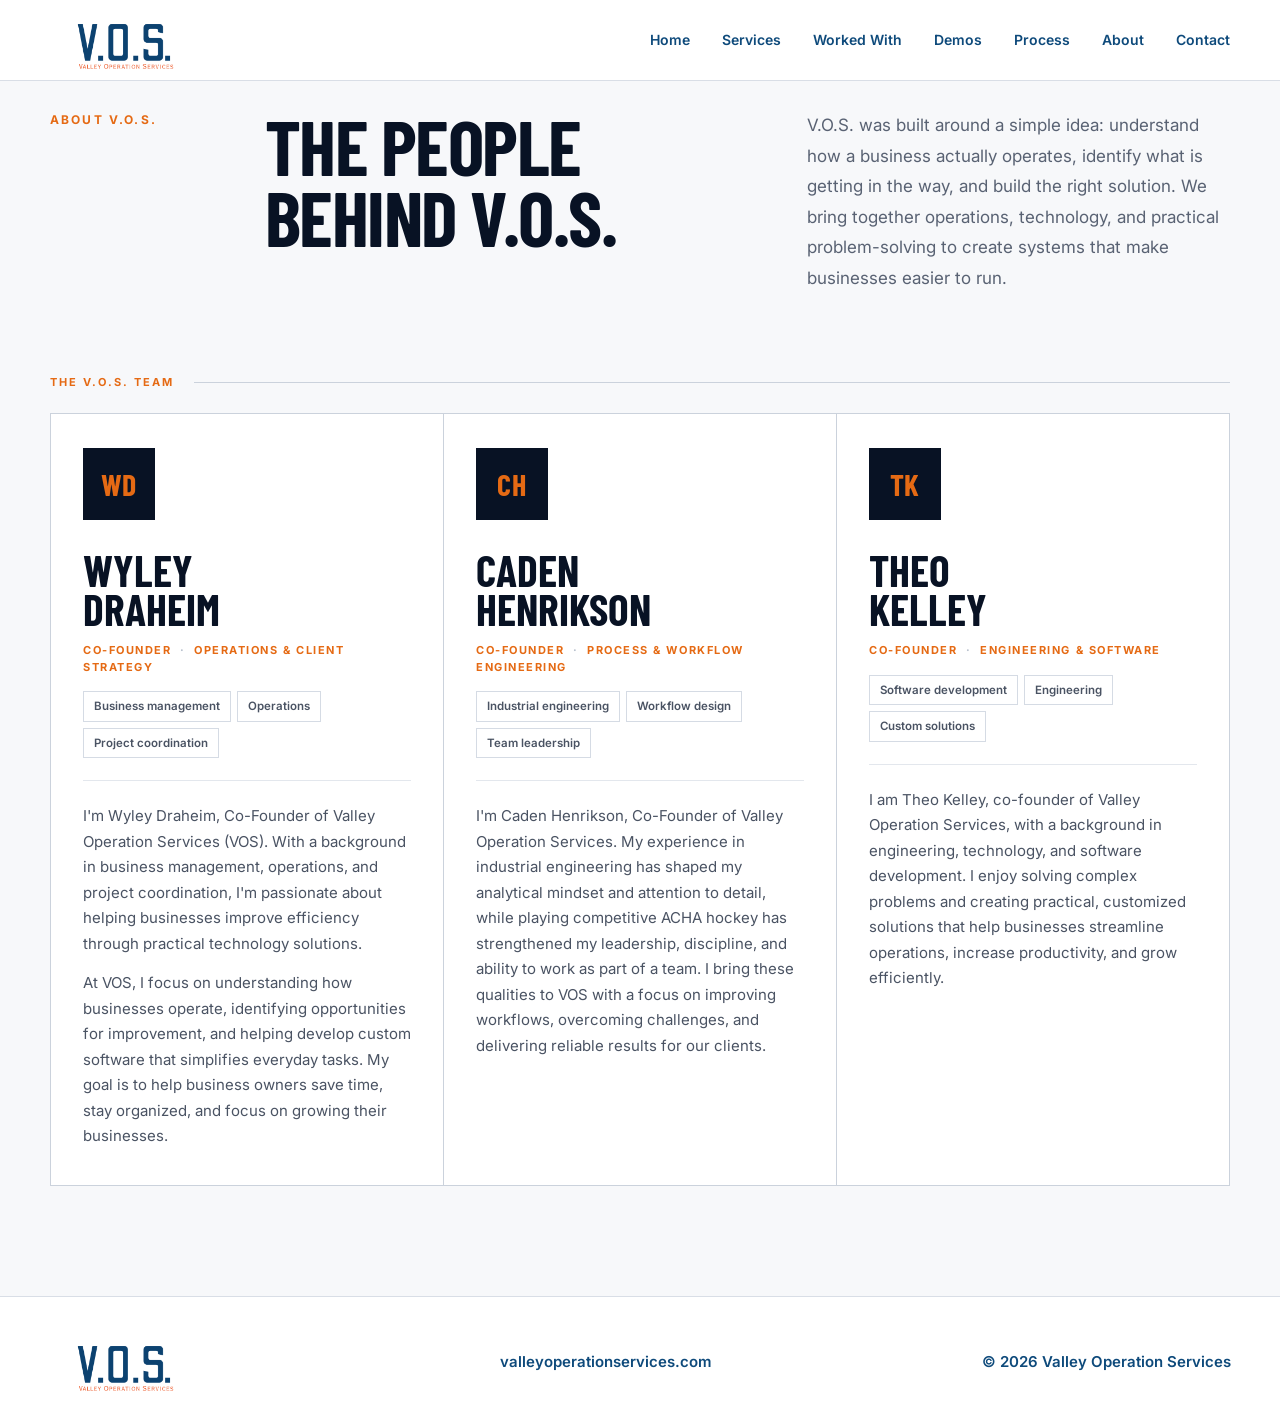
==== commit 3ac233c7: "Remove numbered labels site-wide Drop the 01/02/03 labels from Worked With, service, process, team, " ====
--- a/about/index.html
+++ b/about/index.html
@@ -18,7 +18,7 @@
     rel="stylesheet"
   >
 
-  <link rel="stylesheet" href="/styles.css?v=14" />
+  <link rel="stylesheet" href="/styles.css?v=17" />
 
   <!-- Google tag (gtag.js) - Google Ads -->
   <script async src="https://www.googletagmanager.com/gtag/js?id=AW-18516647561"></script>
@@ -109,7 +109,6 @@
 
             <div class="team-head">
               <span class="team-avatar" aria-hidden="true">WD</span>
-              <span class="team-number">01</span>
             </div>
 
             <h3>
@@ -133,7 +132,6 @@
 
             <div class="team-head">
               <span class="team-avatar" aria-hidden="true">CH</span>
-              <span class="team-number">02</span>
             </div>
 
             <h3>
@@ -156,7 +154,6 @@
 
             <div class="team-head">
               <span class="team-avatar" aria-hidden="true">TK</span>
-              <span class="team-number">03</span>
             </div>
 
             <h3>
--- a/styles.css
+++ b/styles.css
@@ -1850,37 +1850,6 @@
 .service-card:hover::before { transform: scaleX(1); }
 .service-card-accent::before { display: none; }
 
-/* ---- Worked With: client monograms ---- */
-
-.ww-card .ww-num {
-  position: absolute;
-  top: 30px;
-  right: 30px;
-  margin: 0;
-  padding: 0;
-}
-
-.ww-mark {
-  margin-bottom: auto;
-  width: 64px;
-  height: 64px;
-  display: grid;
-  place-items: center;
-  background: var(--navy);
-  color: var(--orange);
-  font-family: "Barlow Condensed", Arial, sans-serif;
-  font-size: 26px;
-  font-weight: 700;
-  letter-spacing: .02em;
-  transition: background .25s ease, color .25s ease;
-}
-
-.ww-card:hover .ww-mark { background: var(--orange); color: #fff; }
-
-@media (max-width: 900px) {
-  .ww-mark { width: 54px; height: 54px; font-size: 22px; margin-bottom: 36px; }
-}
-
 @media (prefers-reduced-motion: reduce) {
   .hero-visual, .dash-bars i, .dash-toast { animation: none; }
 }
@@ -2305,3 +2274,16 @@
   .mi-body { grid-template-columns: 1fr; }
   .mi-nav { display: none; }
 }
+
+/* Worked With cards without numbers: less empty space above the name */
+.ww-card { min-height: 220px; }
+@media (max-width: 900px) { .ww-card { min-height: 0; } }
+
+/* Number labels removed site-wide: drop the column reserved for them */
+.process-step { grid-template-columns: .6fr 1fr; }
+.svc-include h3 { margin-top: 0; }
+
+@media (max-width: 620px) {
+  .process-step { grid-template-columns: 1fr; gap: 10px; }
+  .process-step p { grid-column: auto; }
+}
